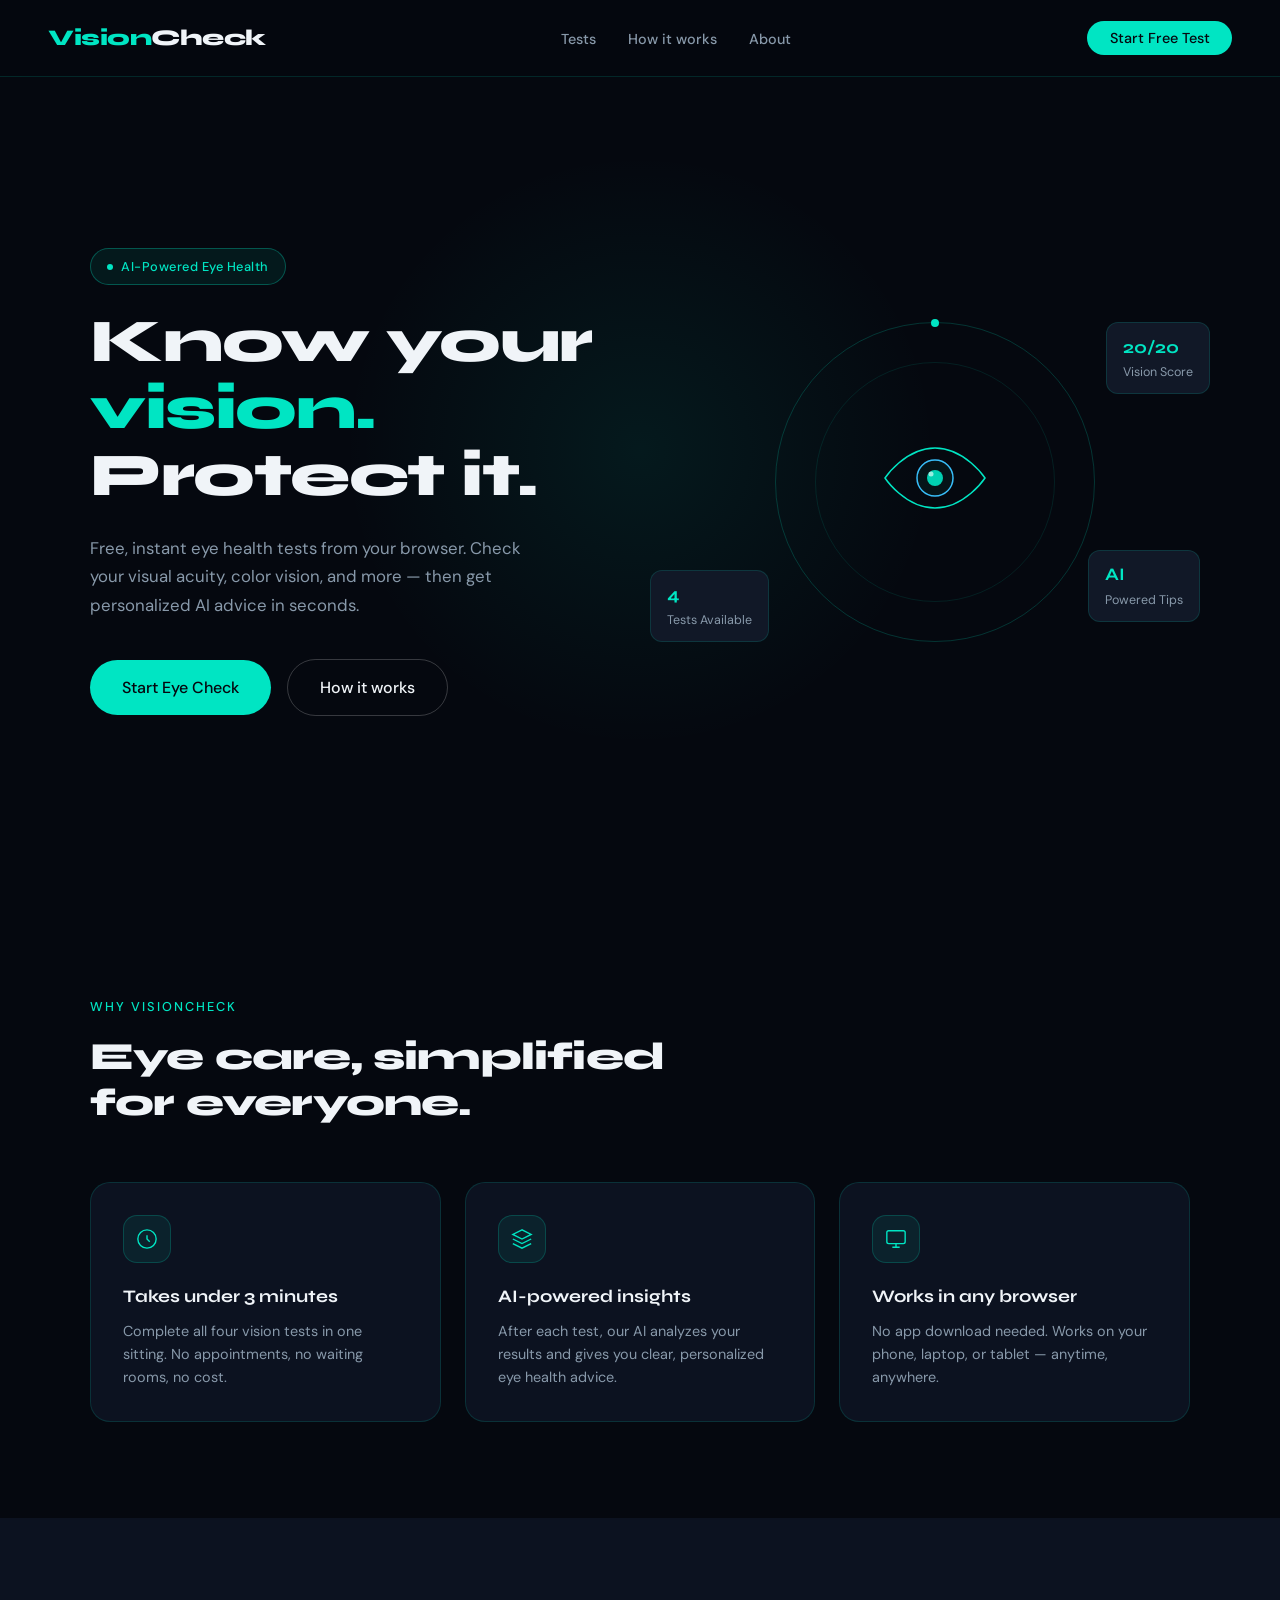
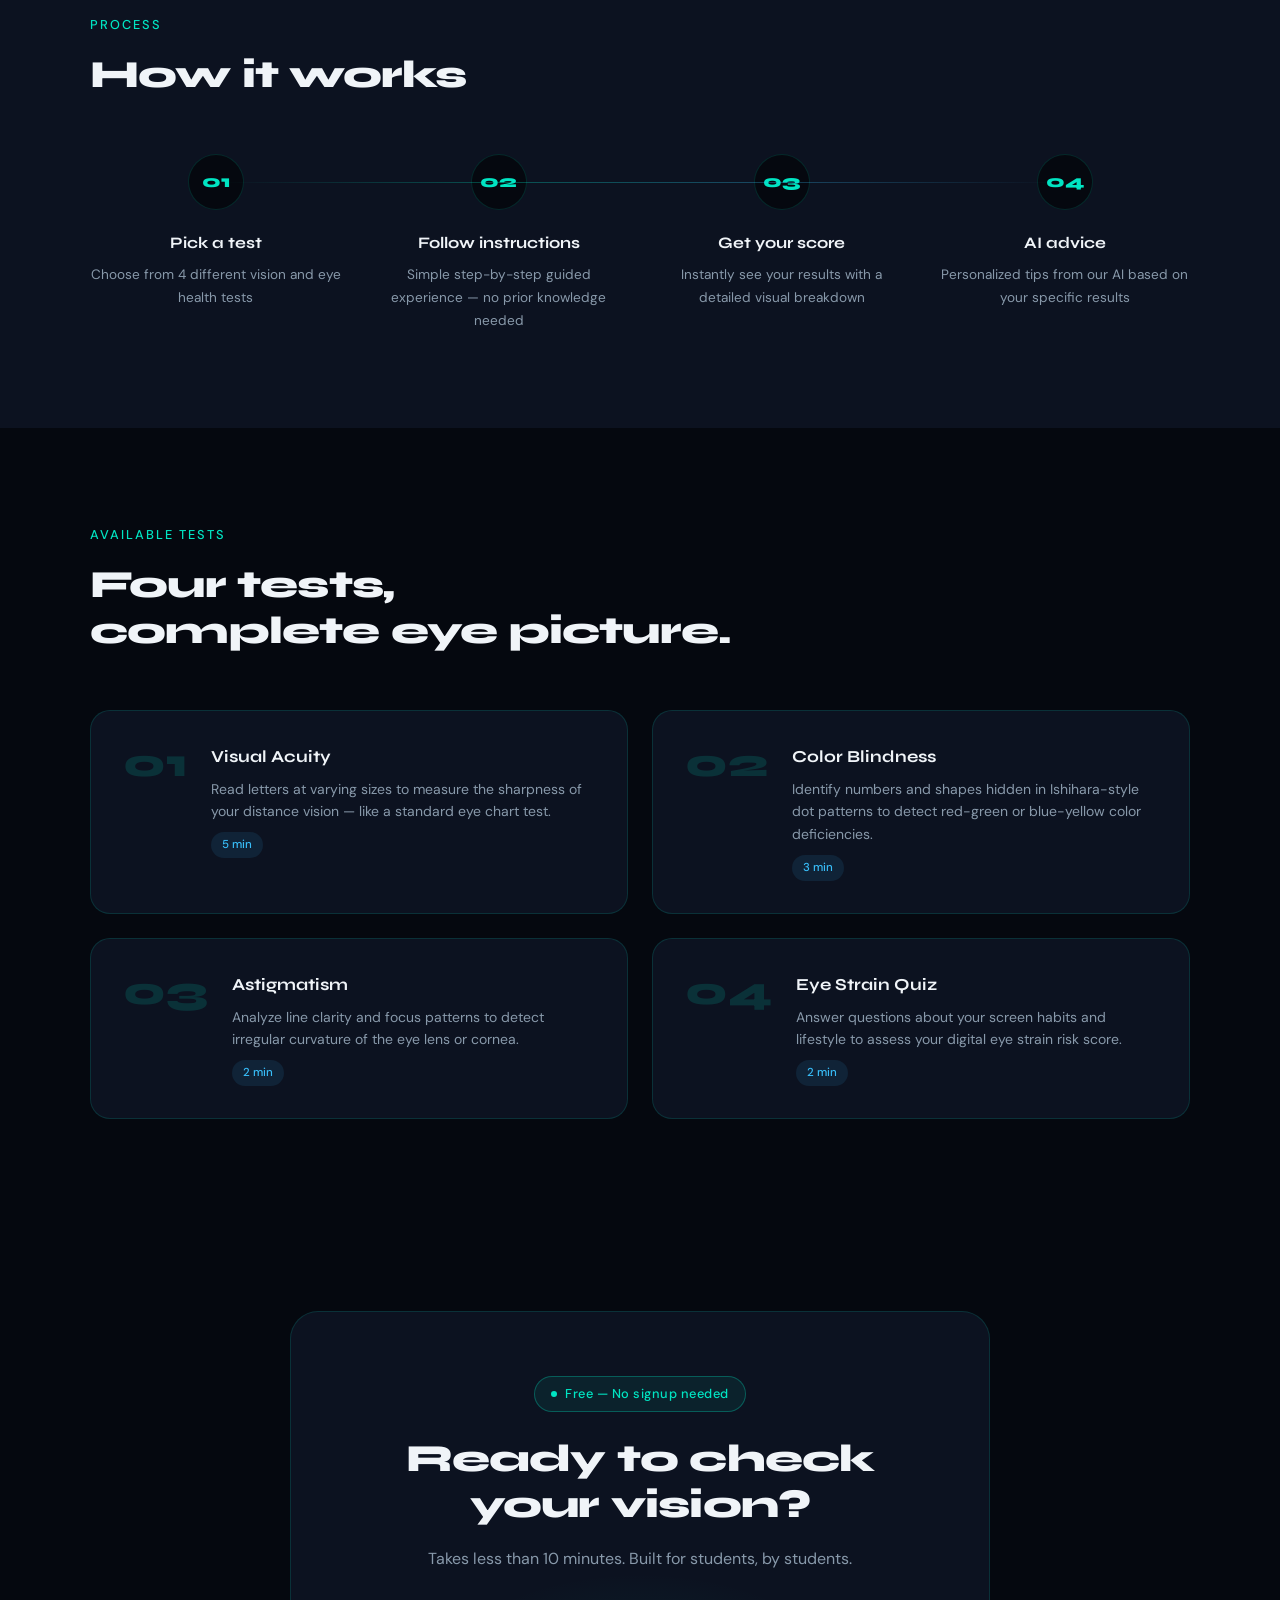
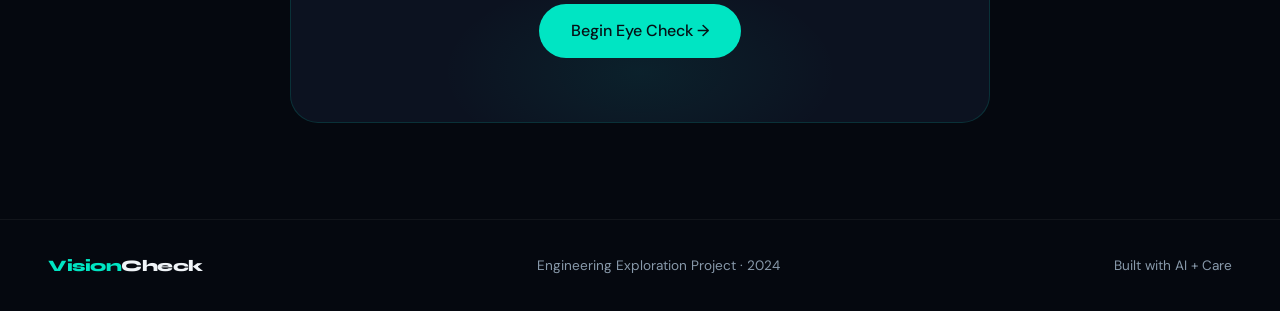
==== index.html @ 14e1d3ee "Create index.html" ====
<!DOCTYPE html>
<html lang="en">
<head>
<meta charset="UTF-8">
<meta name="viewport" content="width=device-width, initial-scale=1.0">
<title>VisionCheck</title>
<link href="https://fonts.googleapis.com/css2?family=Syne:wght@400;700;800&family=DM+Sans:wght@300;400;500&display=swap" rel="stylesheet">
<style>
  *, *::before, *::after { margin: 0; padding: 0; box-sizing: border-box; }

  :root {
    --bg: #05080f;
    --surface: #0c1220;
    --surface2: #111827;
    --accent: #00e5c3;
    --accent2: #38bdf8;
    --text: #f0f4f8;
    --muted: #8899aa;
    --border: rgba(0,229,195,0.15);
  }

  body {
    background: var(--bg);
    color: var(--text);
    font-family: 'DM Sans', sans-serif;
    font-size: 16px;
    line-height: 1.7;
    overflow-x: hidden;
  }

  nav {
    position: fixed;
    top: 0; left: 0; right: 0;
    z-index: 100;
    display: flex;
    align-items: center;
    justify-content: space-between;
    padding: 1.2rem 3rem;
    background: rgba(5,8,15,0.85);
    backdrop-filter: blur(12px);
    border-bottom: 0.5px solid var(--border);
  }

  .logo {
    font-family: 'Syne', sans-serif;
    font-weight: 800;
    font-size: 1.4rem;
    color: var(--accent);
    letter-spacing: -0.5px;
  }

  .logo span { color: var(--text); }

  nav ul {
    display: flex;
    gap: 2rem;
    list-style: none;
  }

  nav ul a {
    color: var(--muted);
    text-decoration: none;
    font-size: 0.9rem;
    font-weight: 500;
    transition: color 0.2s;
  }

  nav ul a:hover { color: var(--accent); }

  .nav-btn {
    background: var(--accent);
    color: #05080f;
    border: none;
    padding: 0.5rem 1.4rem;
    border-radius: 50px;
    font-family: 'DM Sans', sans-serif;
    font-weight: 500;
    font-size: 0.9rem;
    cursor: pointer;
    transition: opacity 0.2s;
  }

  .nav-btn:hover { opacity: 0.85; }

  .hero {
    min-height: 100vh;
    display: flex;
    align-items: center;
    justify-content: center;
    padding: 8rem 3rem 4rem;
    position: relative;
    overflow: hidden;
  }

  .hero-glow {
    position: absolute;
    width: 600px; height: 600px;
    border-radius: 50%;
    background: radial-gradient(circle, rgba(0,229,195,0.08) 0%, transparent 70%);
    top: 50%; left: 50%;
    transform: translate(-50%, -50%);
    pointer-events: none;
  }

  .hero-inner {
    display: grid;
    grid-template-columns: 1fr 1fr;
    gap: 5rem;
    align-items: center;
    max-width: 1100px;
    width: 100%;
  }

  .badge {
    display: inline-flex;
    align-items: center;
    gap: 0.5rem;
    background: rgba(0,229,195,0.08);
    border: 0.5px solid rgba(0,229,195,0.3);
    padding: 0.4rem 1rem;
    border-radius: 50px;
    font-size: 0.8rem;
    color: var(--accent);
    font-weight: 500;
    margin-bottom: 1.5rem;
    letter-spacing: 0.5px;
  }

  .badge-dot {
    width: 6px; height: 6px;
    border-radius: 50%;
    background: var(--accent);
    animation: pulse 1.5s infinite;
  }

  @keyframes pulse {
    0%, 100% { opacity: 1; }
    50% { opacity: 0.3; }
  }

  h1 {
    font-family: 'Syne', sans-serif;
    font-size: 3.8rem;
    font-weight: 800;
    line-height: 1.1;
    letter-spacing: -1.5px;
    margin-bottom: 1.5rem;
  }

  h1 .accent { color: var(--accent); }

  .hero-desc {
    color: var(--muted);
    font-size: 1.05rem;
    line-height: 1.7;
    margin-bottom: 2.5rem;
    max-width: 440px;
  }

  .hero-actions {
    display: flex;
    gap: 1rem;
    align-items: center;
  }

  .btn-primary {
    background: var(--accent);
    color: #05080f;
    border: none;
    padding: 0.85rem 2rem;
    border-radius: 50px;
    font-family: 'DM Sans', sans-serif;
    font-weight: 500;
    font-size: 1rem;
    cursor: pointer;
    transition: all 0.2s;
    text-decoration: none;
    display: inline-block;
  }

  .btn-primary:hover { transform: translateY(-2px); opacity: 0.9; }

  .btn-outline {
    background: transparent;
    color: var(--text);
    border: 0.5px solid rgba(255,255,255,0.2);
    padding: 0.85rem 2rem;
    border-radius: 50px;
    font-family: 'DM Sans', sans-serif;
    font-weight: 500;
    font-size: 1rem;
    cursor: pointer;
    transition: all 0.2s;
    text-decoration: none;
    display: inline-block;
  }

  .btn-outline:hover { border-color: var(--accent); color: var(--accent); }

  .eye-visual {
    display: flex;
    align-items: center;
    justify-content: center;
    position: relative;
  }

  .eye-ring {
    width: 320px; height: 320px;
    border-radius: 50%;
    border: 1px solid rgba(0,229,195,0.2);
    display: flex;
    align-items: center;
    justify-content: center;
    position: relative;
    animation: rotate 20s linear infinite;
  }

  @keyframes rotate {
    from { transform: rotate(0deg); }
    to { transform: rotate(360deg); }
  }

  .eye-ring::before {
    content: '';
    position: absolute;
    width: 8px; height: 8px;
    border-radius: 50%;
    background: var(--accent);
    top: -4px; left: 50%;
    transform: translateX(-50%);
  }

  .eye-ring-inner {
    width: 240px; height: 240px;
    border-radius: 50%;
    border: 0.5px solid rgba(0,229,195,0.1);
    display: flex;
    align-items: center;
    justify-content: center;
    animation: rotate 12s linear infinite reverse;
  }

  .eye-center {
    animation: rotate 20s linear infinite;
  }

  .stat-chips {
    position: absolute;
    width: 100%; height: 100%;
    top: 0; left: 0;
  }

  .chip {
    position: absolute;
    background: var(--surface2);
    border: 0.5px solid var(--border);
    border-radius: 12px;
    padding: 0.6rem 1rem;
    font-size: 0.78rem;
    white-space: nowrap;
  }

  .chip-val {
    font-family: 'Syne', sans-serif;
    font-weight: 700;
    font-size: 1.1rem;
    color: var(--accent);
    display: block;
  }

  .chip-label { color: var(--muted); }

  .chip:nth-child(1) { top: 0; right: -20px; }
  .chip:nth-child(2) { bottom: 20px; right: -10px; }
  .chip:nth-child(3) { bottom: 0; left: -30px; }

  section { padding: 6rem 3rem; }

  .section-inner { max-width: 1100px; margin: 0 auto; }

  .section-label {
    font-size: 0.8rem;
    font-weight: 500;
    color: var(--accent);
    letter-spacing: 2px;
    text-transform: uppercase;
    margin-bottom: 1rem;
  }

  h2 {
    font-family: 'Syne', sans-serif;
    font-size: 2.4rem;
    font-weight: 800;
    letter-spacing: -0.8px;
    line-height: 1.2;
    margin-bottom: 1rem;
  }

  .features-grid {
    display: grid;
    grid-template-columns: repeat(3, 1fr);
    gap: 1.5rem;
    margin-top: 3.5rem;
  }

  .feature-card {
    background: var(--surface);
    border: 0.5px solid var(--border);
    border-radius: 20px;
    padding: 2rem;
    transition: border-color 0.3s, transform 0.3s;
  }

  .feature-card:hover {
    border-color: rgba(0,229,195,0.4);
    transform: translateY(-4px);
  }

  .feature-icon {
    width: 48px; height: 48px;
    border-radius: 14px;
    background: rgba(0,229,195,0.08);
    border: 0.5px solid rgba(0,229,195,0.2);
    display: flex;
    align-items: center;
    justify-content: center;
    margin-bottom: 1.2rem;
  }

  .feature-icon svg { width: 22px; height: 22px; stroke: var(--accent); fill: none; stroke-width: 1.5; }

  .feature-card h3 {
    font-family: 'Syne', sans-serif;
    font-size: 1.1rem;
    font-weight: 700;
    margin-bottom: 0.5rem;
  }

  .feature-card p { color: var(--muted); font-size: 0.9rem; line-height: 1.6; }

  .how-it-works { background: var(--surface); }

  .steps {
    display: grid;
    grid-template-columns: repeat(4, 1fr);
    gap: 2rem;
    margin-top: 3.5rem;
    position: relative;
  }

  .steps::before {
    content: '';
    position: absolute;
    top: 28px; left: 12%;
    width: 76%;
    height: 1px;
    background: linear-gradient(90deg, transparent, rgba(0,229,195,0.3), rgba(56,189,248,0.3), transparent);
  }

  .step { text-align: center; }

  .step-num {
    width: 56px; height: 56px;
    border-radius: 50%;
    background: var(--bg);
    border: 1px solid var(--border);
    display: flex;
    align-items: center;
    justify-content: center;
    margin: 0 auto 1.2rem;
    font-family: 'Syne', sans-serif;
    font-weight: 800;
    font-size: 1.1rem;
    color: var(--accent);
  }

  .step h4 {
    font-family: 'Syne', sans-serif;
    font-weight: 700;
    margin-bottom: 0.4rem;
    font-size: 1rem;
  }

  .step p { color: var(--muted); font-size: 0.85rem; }

  .tests-grid {
    display: grid;
    grid-template-columns: repeat(2, 1fr);
    gap: 1.5rem;
    margin-top: 3.5rem;
  }

  .test-card {
    background: var(--surface);
    border: 0.5px solid var(--border);
    border-radius: 20px;
    padding: 2rem;
    display: flex;
    align-items: flex-start;
    gap: 1.5rem;
    transition: all 0.3s;
    cursor: pointer;
  }

  .test-card:hover {
    border-color: rgba(56,189,248,0.5);
    background: rgba(56,189,248,0.04);
    transform: translateX(4px);
  }

  .test-num {
    font-family: 'Syne', sans-serif;
    font-weight: 800;
    font-size: 2.5rem;
    color: rgba(0,229,195,0.15);
    line-height: 1;
    flex-shrink: 0;
  }

  .test-card h3 {
    font-family: 'Syne', sans-serif;
    font-weight: 700;
    font-size: 1.05rem;
    margin-bottom: 0.4rem;
  }

  .test-card p { color: var(--muted); font-size: 0.875rem; line-height: 1.6; }

  .test-tag {
    display: inline-block;
    background: rgba(56,189,248,0.1);
    color: var(--accent2);
    border-radius: 50px;
    padding: 0.2rem 0.7rem;
    font-size: 0.72rem;
    font-weight: 500;
    margin-top: 0.6rem;
  }

  .cta-section {
    text-align: center;
    padding: 6rem 3rem;
  }

  .cta-box {
    max-width: 700px;
    margin: 0 auto;
    background: var(--surface);
    border: 0.5px solid var(--border);
    border-radius: 28px;
    padding: 4rem 3rem;
    position: relative;
    overflow: hidden;
  }

  .cta-box::before {
    content: '';
    position: absolute;
    width: 400px; height: 200px;
    background: radial-gradient(ellipse, rgba(0,229,195,0.07) 0%, transparent 70%);
    bottom: -50px; left: 50%;
    transform: translateX(-50%);
    pointer-events: none;
  }

  .cta-box h2 { margin-bottom: 1rem; }
  .cta-box p { color: var(--muted); margin-bottom: 2rem; }

  footer {
    border-top: 0.5px solid rgba(255,255,255,0.05);
    padding: 2rem 3rem;
    display: flex;
    justify-content: space-between;
    align-items: center;
    color: var(--muted);
    font-size: 0.85rem;
  }

  @keyframes fadeUp {
    from { opacity: 0; transform: translateY(30px); }
    to { opacity: 1; transform: translateY(0); }
  }

  .fade-up { animation: fadeUp 0.8s ease forwards; }
  .delay-1 { animation-delay: 0.15s; opacity: 0; }
  .delay-2 { animation-delay: 0.3s; opacity: 0; }
  .delay-3 { animation-delay: 0.45s; opacity: 0; }
</style>
</head>
<body>

<nav>
  <div class="logo">Vision<span>Check</span></div>
  <ul>
    <li><a href="#tests">Tests</a></li>
    <li><a href="#how">How it works</a></li>
    <li><a href="#about">About</a></li>
  </ul>
  <button class="nav-btn">Start Free Test</button>
</nav>

<section class="hero">
  <div class="hero-glow"></div>
  <div class="hero-inner">
    <div>
      <div class="badge fade-up"><span class="badge-dot"></span> AI-Powered Eye Health</div>
      <h1 class="fade-up delay-1">Know your<br><span class="accent">vision.</span><br>Protect it.</h1>
      <p class="hero-desc fade-up delay-2">Free, instant eye health tests from your browser. Check your visual acuity, color vision, and more — then get personalized AI advice in seconds.</p>
      <div class="hero-actions fade-up delay-3">
        <a href="#tests" class="btn-primary">Start Eye Check</a>
        <a href="#how" class="btn-outline">How it works</a>
      </div>
    </div>
    <div class="eye-visual fade-up delay-2">
      <div class="stat-chips">
        <div class="chip">
          <span class="chip-val">20/20</span>
          <span class="chip-label">Vision Score</span>
        </div>
        <div class="chip">
          <span class="chip-val">AI</span>
          <span class="chip-label">Powered Tips</span>
        </div>
        <div class="chip">
          <span class="chip-val">4</span>
          <span class="chip-label">Tests Available</span>
        </div>
      </div>
      <div class="eye-ring">
        <div class="eye-ring-inner">
          <div class="eye-center">
            <svg width="120" height="80" viewBox="0 0 120 80" fill="none" xmlns="http://www.w3.org/2000/svg">
              <path d="M10 40C10 40 30 10 60 10C90 10 110 40 110 40C110 40 90 70 60 70C30 70 10 40 10 40Z" stroke="#00e5c3" stroke-width="1.5" fill="none"/>
              <circle cx="60" cy="40" r="18" stroke="#38bdf8" stroke-width="1.5" fill="rgba(0,229,195,0.05)"/>
              <circle cx="60" cy="40" r="8" fill="#00e5c3" opacity="0.9"/>
              <circle cx="56" cy="36" r="2.5" fill="rgba(255,255,255,0.6)"/>
            </svg>
          </div>
        </div>
      </div>
    </div>
  </div>
</section>

<section>
  <div class="section-inner">
    <div class="section-label">Why VisionCheck</div>
    <h2>Eye care, simplified<br>for everyone.</h2>
    <div class="features-grid">
      <div class="feature-card">
        <div class="feature-icon">
          <svg viewBox="0 0 24 24"><circle cx="12" cy="12" r="10"/><path d="M12 8v4l3 3"/></svg>
        </div>
        <h3>Takes under 3 minutes</h3>
        <p>Complete all four vision tests in one sitting. No appointments, no waiting rooms, no cost.</p>
      </div>
      <div class="feature-card">
        <div class="feature-icon">
          <svg viewBox="0 0 24 24"><path d="M12 2L2 7l10 5 10-5-10-5z"/><path d="M2 17l10 5 10-5"/><path d="M2 12l10 5 10-5"/></svg>
        </div>
        <h3>AI-powered insights</h3>
        <p>After each test, our AI analyzes your results and gives you clear, personalized eye health advice.</p>
      </div>
      <div class="feature-card">
        <div class="feature-icon">
          <svg viewBox="0 0 24 24"><rect x="2" y="3" width="20" height="14" rx="2"/><path d="M8 21h8M12 17v4"/></svg>
        </div>
        <h3>Works in any browser</h3>
        <p>No app download needed. Works on your phone, laptop, or tablet — anytime, anywhere.</p>
      </div>
    </div>
  </div>
</section>

<section class="how-it-works" id="how">
  <div class="section-inner">
    <div class="section-label">Process</div>
    <h2>How it works</h2>
    <div class="steps">
      <div class="step">
        <div class="step-num">01</div>
        <h4>Pick a test</h4>
        <p>Choose from 4 different vision and eye health tests</p>
      </div>
      <div class="step">
        <div class="step-num">02</div>
        <h4>Follow instructions</h4>
        <p>Simple step-by-step guided experience — no prior knowledge needed</p>
      </div>
      <div class="step">
        <div class="step-num">03</div>
        <h4>Get your score</h4>
        <p>Instantly see your results with a detailed visual breakdown</p>
      </div>
      <div class="step">
        <div class="step-num">04</div>
        <h4>AI advice</h4>
        <p>Personalized tips from our AI based on your specific results</p>
      </div>
    </div>
  </div>
</section>

<section id="tests">
  <div class="section-inner">
    <div class="section-label">Available Tests</div>
    <h2>Four tests,<br>complete eye picture.</h2>
    <div class="tests-grid">
      <div class="test-card">
        <div class="test-num">01</div>
        <div>
          <h3>Visual Acuity</h3>
          <p>Read letters at varying sizes to measure the sharpness of your distance vision — like a standard eye chart test.</p>
          <span class="test-tag">5 min</span>
        </div>
      </div>
      <div class="test-card">
        <div class="test-num">02</div>
        <div>
          <h3>Color Blindness</h3>
          <p>Identify numbers and shapes hidden in Ishihara-style dot patterns to detect red-green or blue-yellow color deficiencies.</p>
          <span class="test-tag">3 min</span>
        </div>
      </div>
      <div class="test-card">
        <div class="test-num">03</div>
        <div>
          <h3>Astigmatism</h3>
          <p>Analyze line clarity and focus patterns to detect irregular curvature of the eye lens or cornea.</p>
          <span class="test-tag">2 min</span>
        </div>
      </div>
      <div class="test-card">
        <div class="test-num">04</div>
        <div>
          <h3>Eye Strain Quiz</h3>
          <p>Answer questions about your screen habits and lifestyle to assess your digital eye strain risk score.</p>
          <span class="test-tag">2 min</span>
        </div>
      </div>
    </div>
  </div>
</section>

<section class="cta-section" id="about">
  <div class="cta-box">
    <div class="badge" style="margin: 0 auto 1.5rem; width: fit-content;"><span class="badge-dot"></span> Free — No signup needed</div>
    <h2>Ready to check<br>your vision?</h2>
    <p>Takes less than 10 minutes. Built for students, by students.</p>
    <a href="#tests" class="btn-primary">Begin Eye Check →</a>
  </div>
</section>

<footer>
  <div class="logo" style="font-size: 1rem;">Vision<span>Check</span></div>
  <span>Engineering Exploration Project · 2024</span>
  <span>Built with AI + Care</span>
</footer>

</body>
</html>
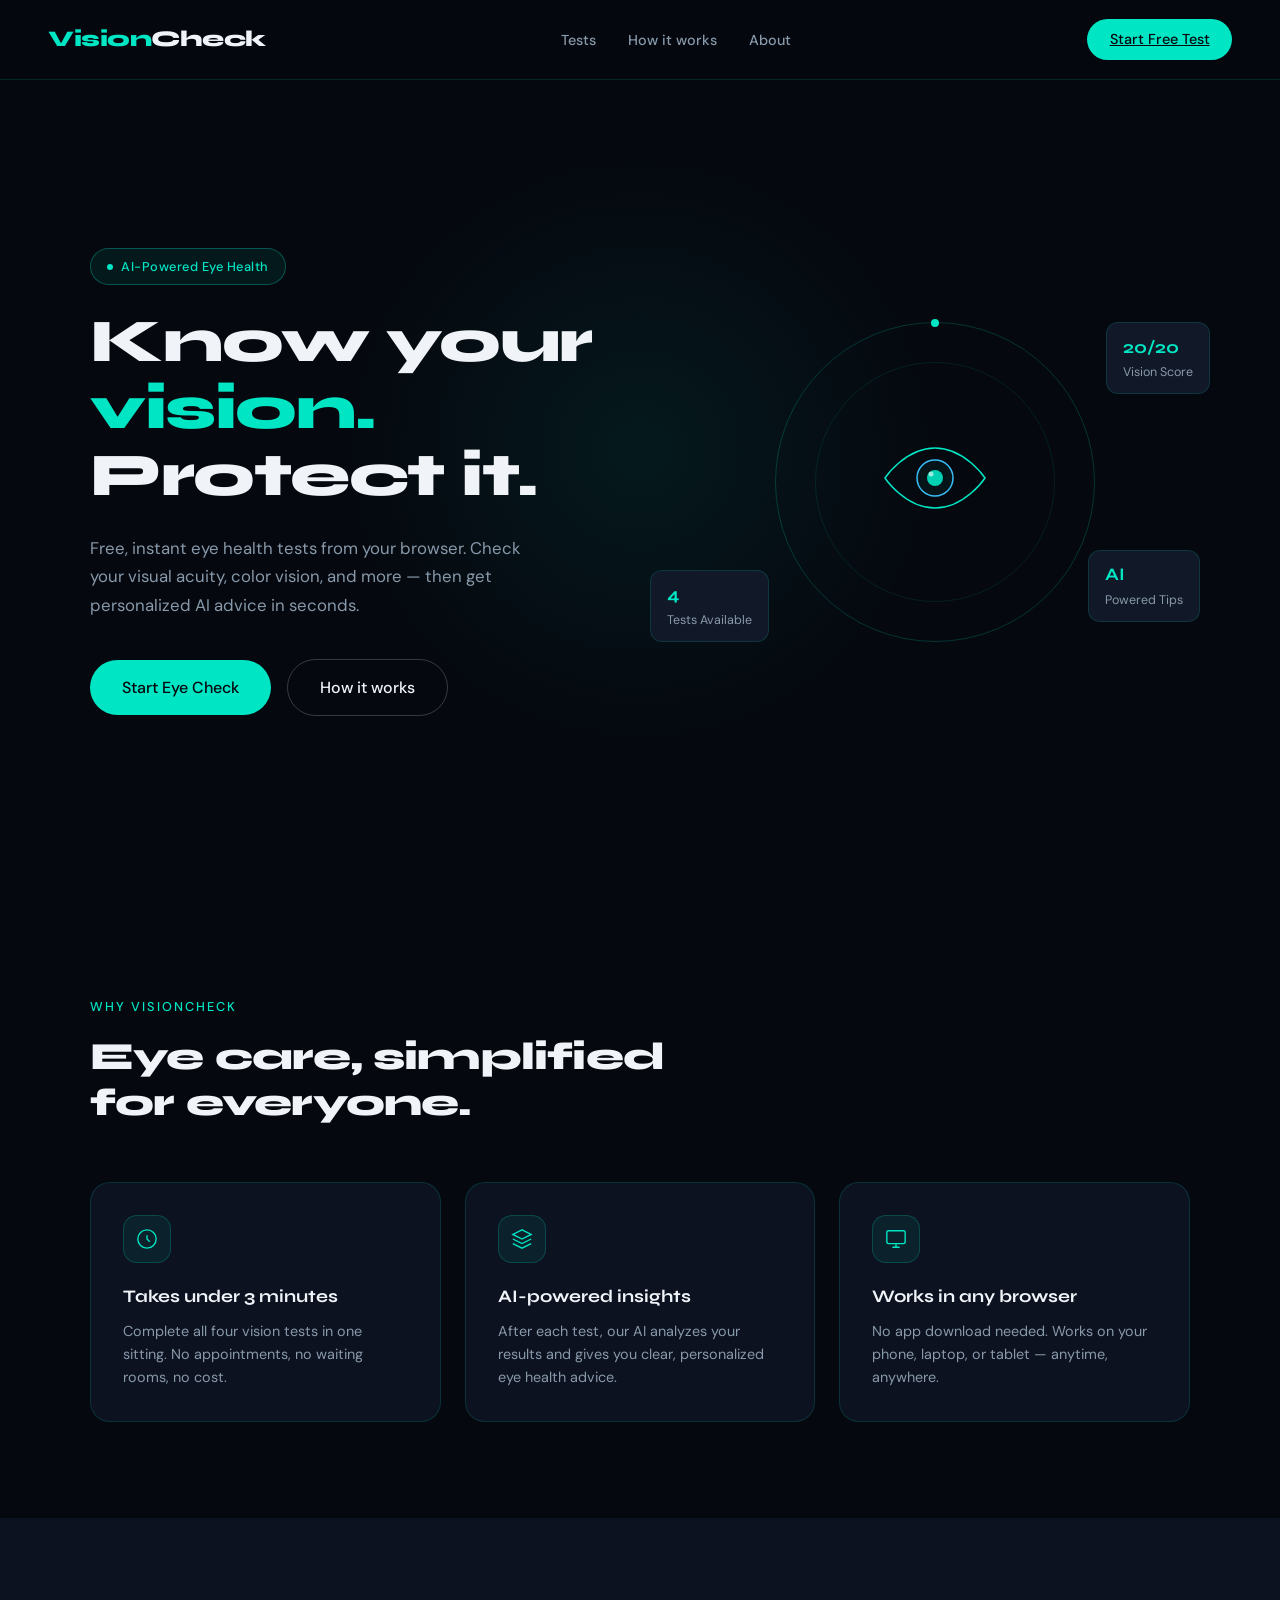
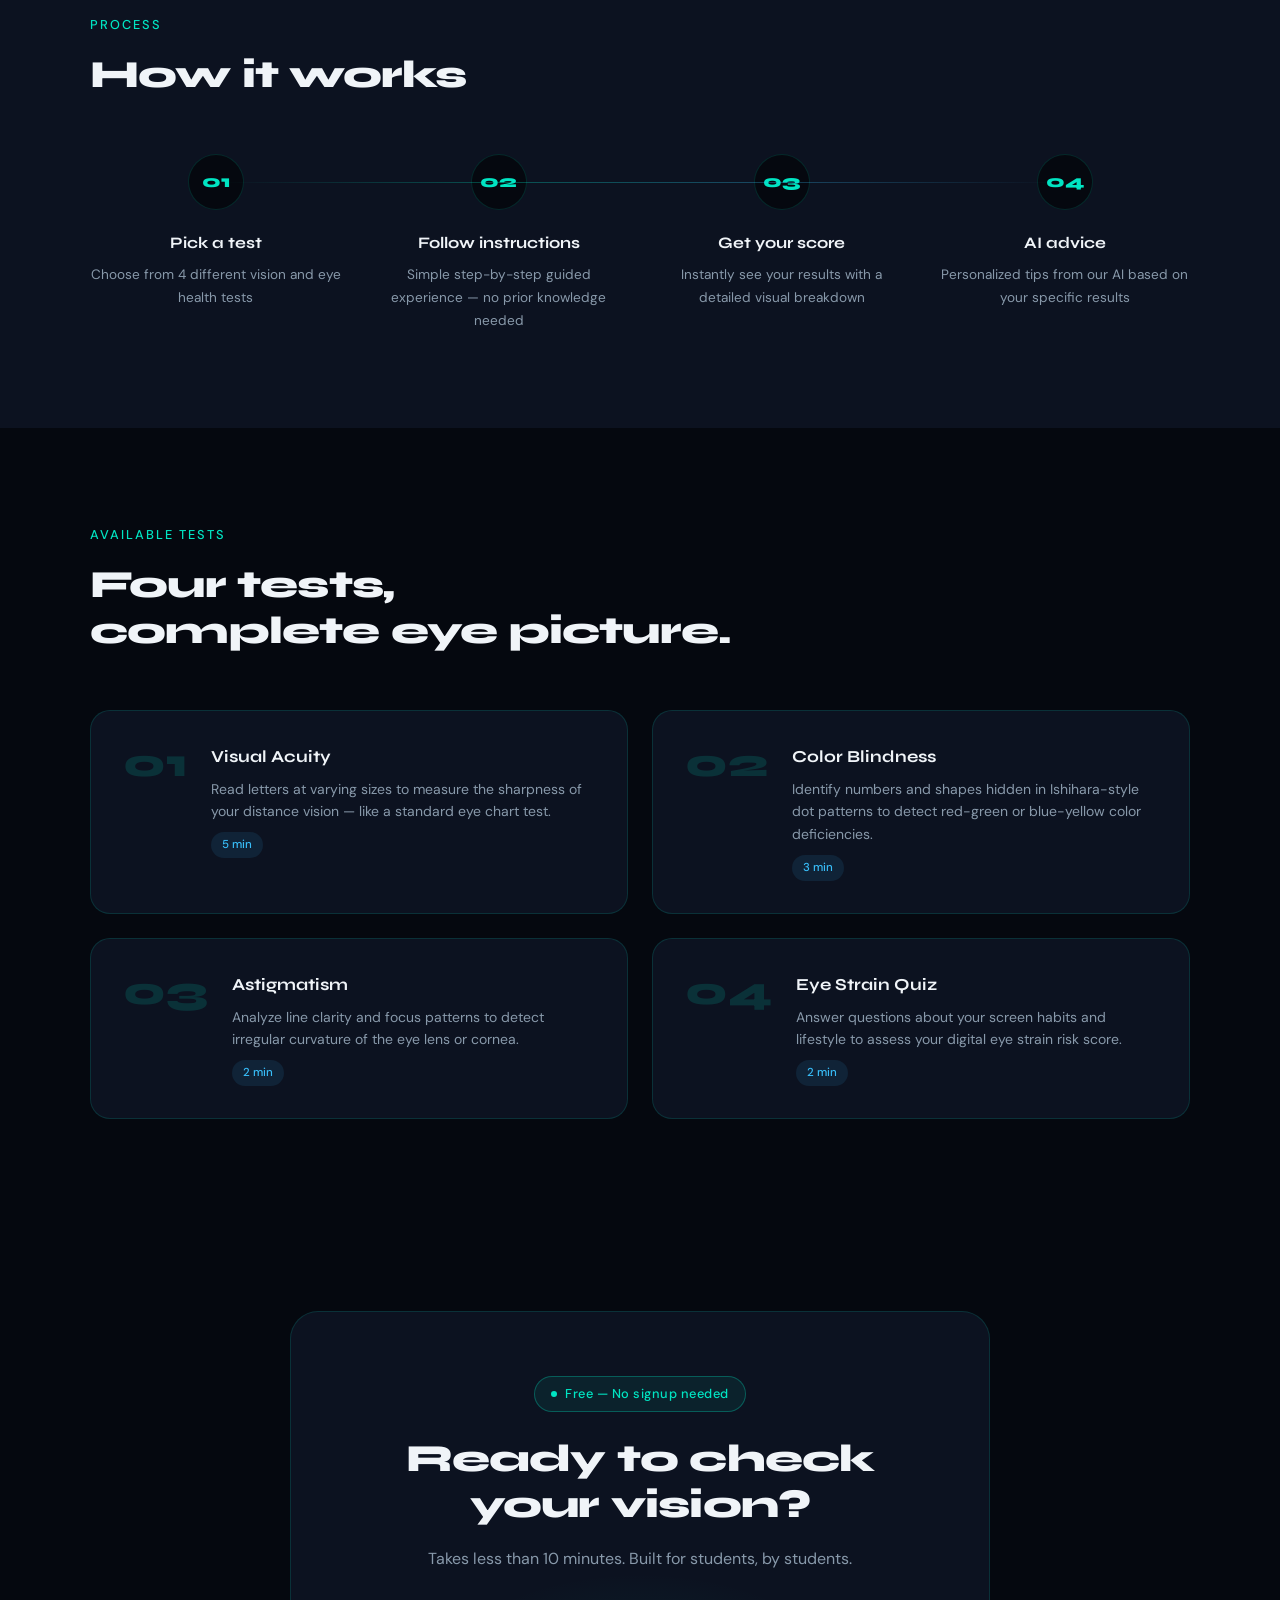
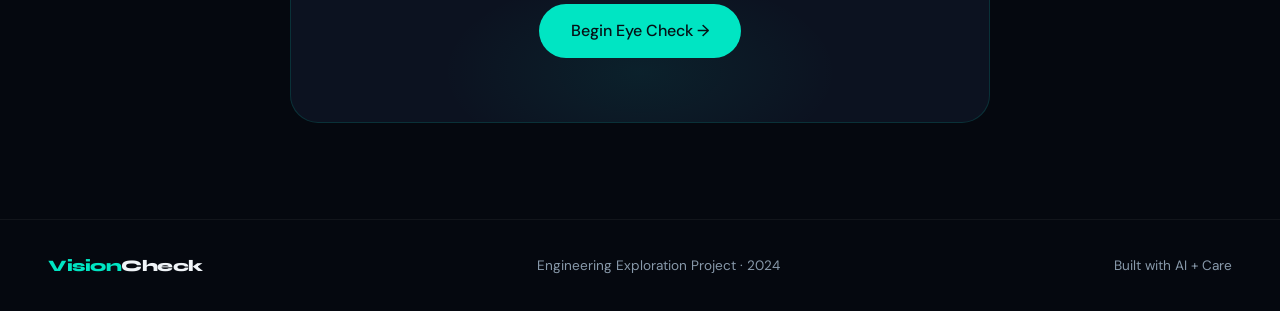
==== commit 0e455a70: "Update index.html" ====
--- a/index.html
+++ b/index.html
@@ -496,7 +496,7 @@
     <li><a href="#how">How it works</a></li>
     <li><a href="#about">About</a></li>
   </ul>
-  <button class="nav-btn">Start Free Test</button>
+  <a href="acuity.html" class="nav-btn">Start Free Test</a>
 </nav>
 
 <section class="hero">
